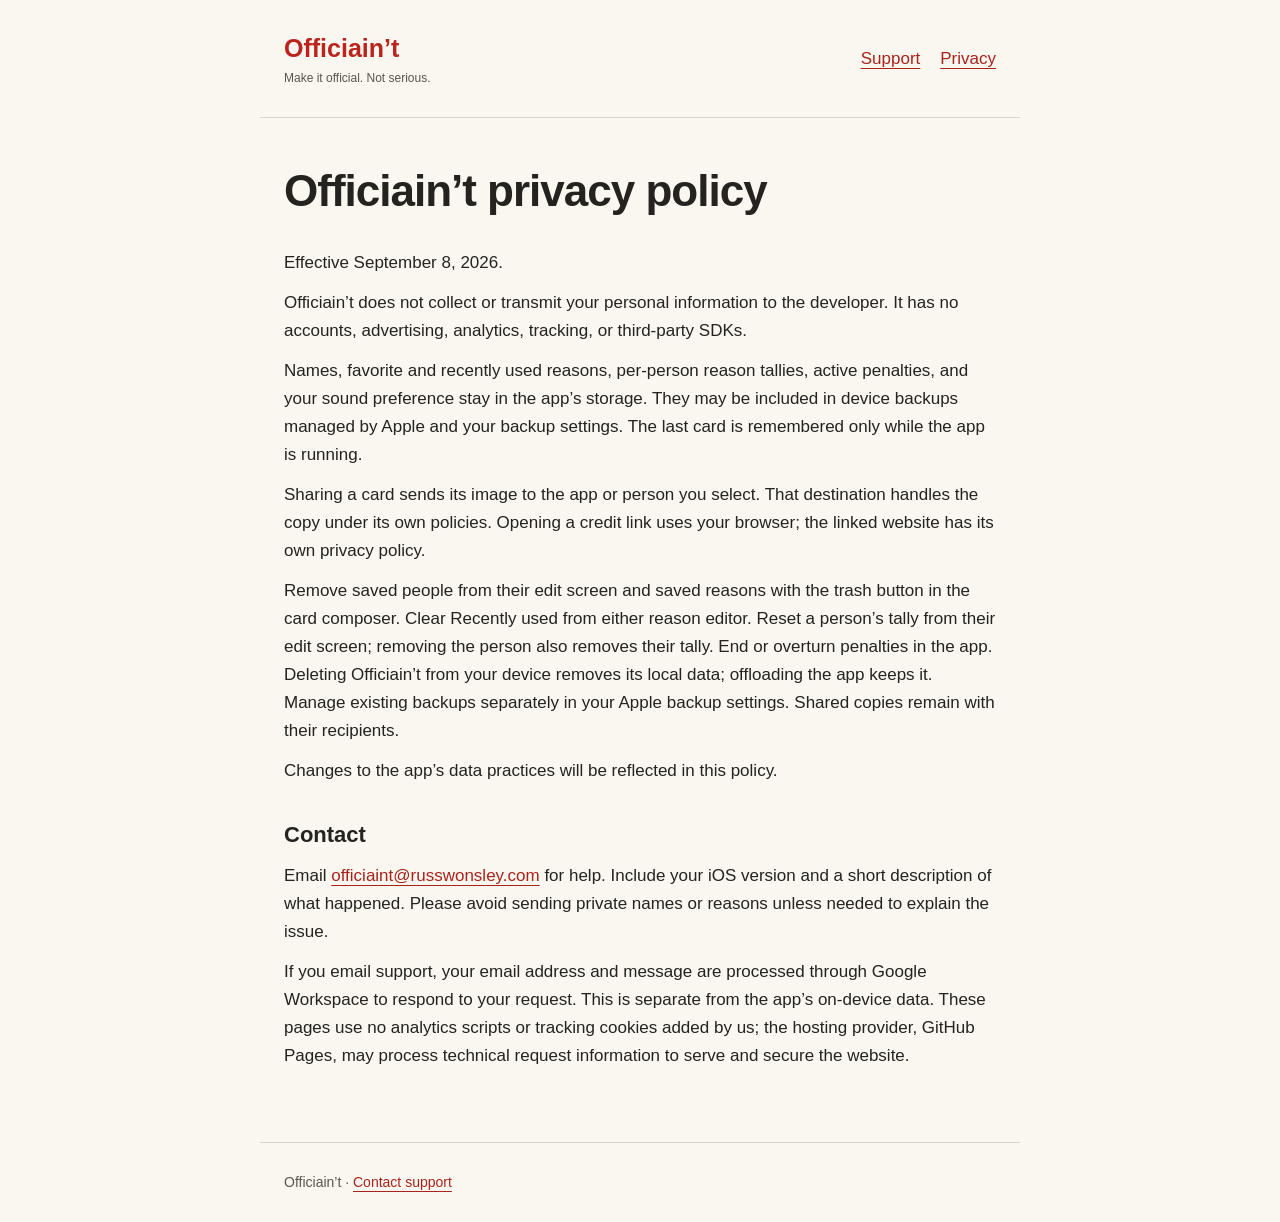
==== privacy.html @ 78252cab "Publish Officiain’t support and privacy pages" ====
<!doctype html>
<html lang="en"><head><meta charset="utf-8"><meta name="viewport" content="width=device-width, initial-scale=1"><title>Privacy policy — Officiain’t</title><meta name="description" content="Officiain’t privacy policy and contact information."><link rel="stylesheet" href="style.css"></head><body><header><a class="brand" href="index.html">Officiain’t<span>Make it official. Not serious.</span></a><nav aria-label="Main"><a href="support.html">Support</a><a href="privacy.html">Privacy</a></nav></header><main><h1>Officiain’t privacy policy</h1><p>Effective September 8, 2026.</p><p>Officiain’t does not collect or transmit your personal information to the developer. It has no accounts, advertising, analytics, tracking, or third-party SDKs.</p><p>Names, favorite and recently used reasons, per-person reason tallies, active penalties, and your sound preference stay in the app’s storage. They may be included in device backups managed by Apple and your backup settings. The last card is remembered only while the app is running.</p><p>Sharing a card sends its image to the app or person you select. That destination handles the copy under its own policies. Opening a credit link uses your browser; the linked website has its own privacy policy.</p><p>Remove saved people from their edit screen and saved reasons with the trash button in the card composer. Clear Recently used from either reason editor. Reset a person’s tally from their edit screen; removing the person also removes their tally. End or overturn penalties in the app. Deleting Officiain’t from your device removes its local data; offloading the app keeps it. Manage existing backups separately in your Apple backup settings. Shared copies remain with their recipients.</p><p>Changes to the app’s data practices will be reflected in this policy.</p><h2>Contact</h2><p>Email <a href="mailto:officiaint@russwonsley.com">officiaint@russwonsley.com</a> for help. Include your iOS version and a short description of what happened. Please avoid sending private names or reasons unless needed to explain the issue.</p><p>If you email support, your email address and message are processed through Google Workspace to respond to your request. This is separate from the app’s on-device data. These pages use no analytics scripts or tracking cookies added by us; the hosting provider, GitHub Pages, may process technical request information to serve and secure the website.</p></main><footer>Officiain’t · <a href="mailto:officiaint@russwonsley.com">Contact support</a></footer></body></html>
---- style.css ----
*{box-sizing:border-box}body{margin:0;background:#faf7f0;color:#242320;font:17px/1.65 -apple-system,BlinkMacSystemFont,"Segoe UI",sans-serif}header,main,footer{max-width:760px;margin:auto;padding:28px 24px}header{display:flex;justify-content:space-between;gap:24px;align-items:center;border-bottom:1px solid #d8d4ca}.brand{font-size:25px;font-weight:800;text-decoration:none;color:#ba241d}.brand span{display:block;color:#59564f;font-size:12px;font-weight:500}nav{display:flex;gap:20px}a{color:#a9231b;text-underline-offset:4px}a:focus-visible{outline:3px solid #242320;outline-offset:5px}h1{font-size:clamp(30px,6vw,44px);line-height:1.15;letter-spacing:-1px;margin:20px 0 32px}h2{font-size:22px;line-height:1.3;margin:36px 0 10px}p{margin:12px 0}footer{border-top:1px solid #d8d4ca;color:#59564f;font-size:14px;margin-top:32px}@media(max-width:430px){header{align-items:flex-start;flex-direction:column;gap:15px}header,main,footer{padding:24px 20px}}
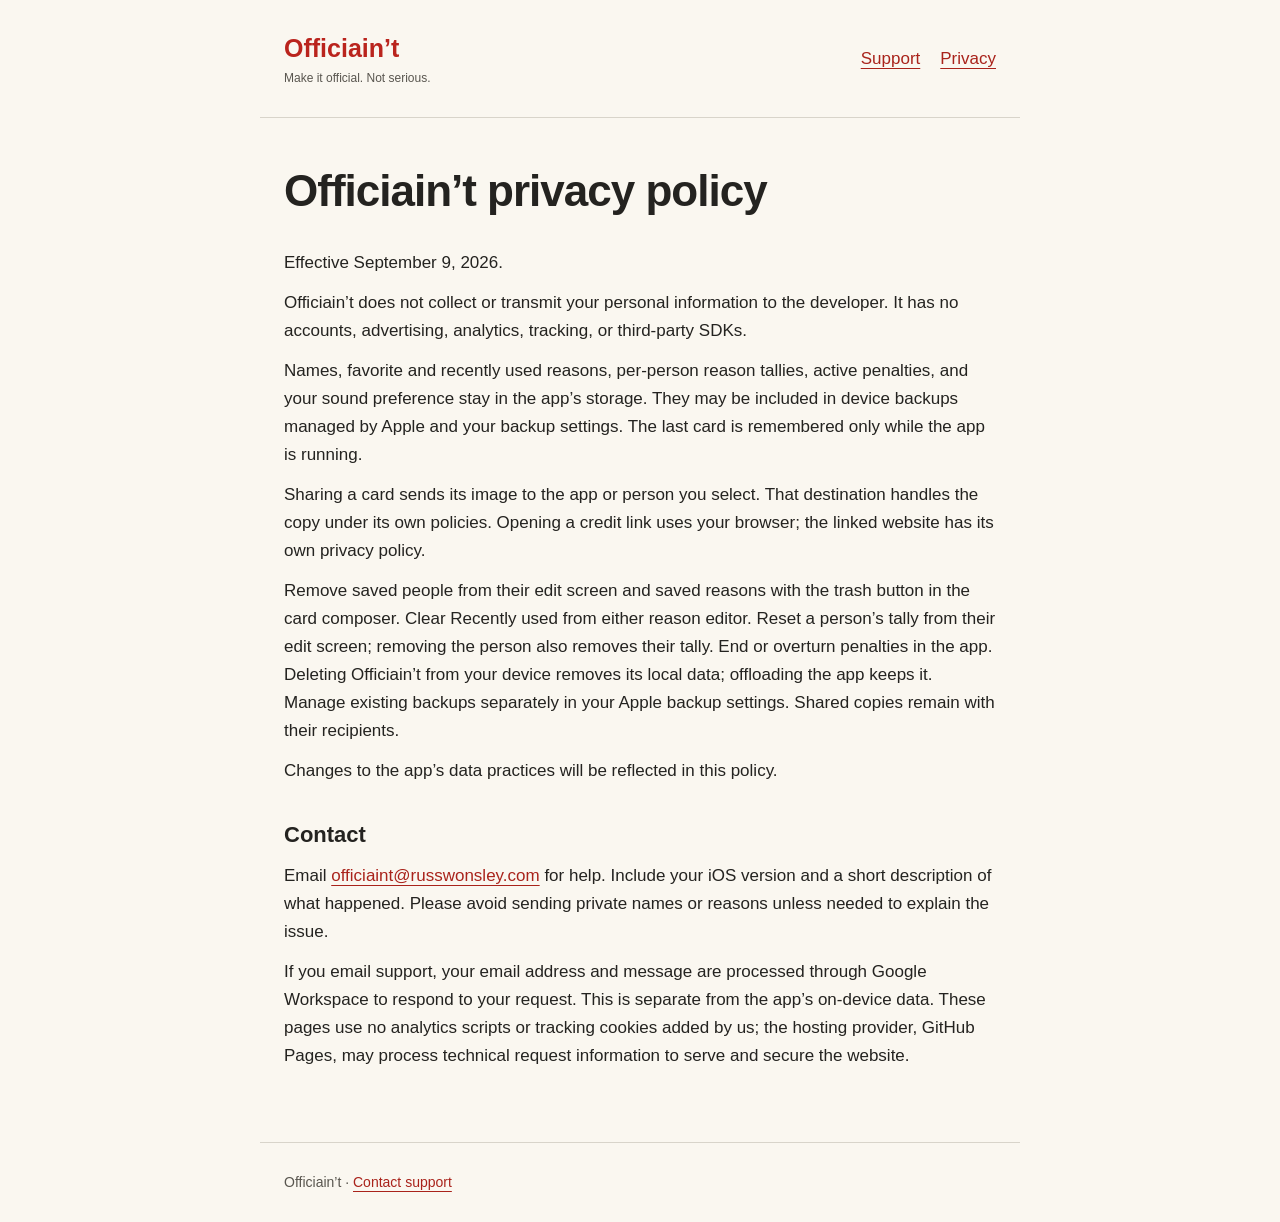
==== commit 5c88a892: "Put support contact first and date published policy" ====
--- a/privacy.html
+++ b/privacy.html
@@ -1,2 +1,2 @@
 <!doctype html>
-<html lang="en"><head><meta charset="utf-8"><meta name="viewport" content="width=device-width, initial-scale=1"><title>Privacy policy — Officiain’t</title><meta name="description" content="Officiain’t privacy policy and contact information."><link rel="stylesheet" href="style.css"></head><body><header><a class="brand" href="index.html">Officiain’t<span>Make it official. Not serious.</span></a><nav aria-label="Main"><a href="support.html">Support</a><a href="privacy.html">Privacy</a></nav></header><main><h1>Officiain’t privacy policy</h1><p>Effective September 8, 2026.</p><p>Officiain’t does not collect or transmit your personal information to the developer. It has no accounts, advertising, analytics, tracking, or third-party SDKs.</p><p>Names, favorite and recently used reasons, per-person reason tallies, active penalties, and your sound preference stay in the app’s storage. They may be included in device backups managed by Apple and your backup settings. The last card is remembered only while the app is running.</p><p>Sharing a card sends its image to the app or person you select. That destination handles the copy under its own policies. Opening a credit link uses your browser; the linked website has its own privacy policy.</p><p>Remove saved people from their edit screen and saved reasons with the trash button in the card composer. Clear Recently used from either reason editor. Reset a person’s tally from their edit screen; removing the person also removes their tally. End or overturn penalties in the app. Deleting Officiain’t from your device removes its local data; offloading the app keeps it. Manage existing backups separately in your Apple backup settings. Shared copies remain with their recipients.</p><p>Changes to the app’s data practices will be reflected in this policy.</p><h2>Contact</h2><p>Email <a href="mailto:officiaint@russwonsley.com">officiaint@russwonsley.com</a> for help. Include your iOS version and a short description of what happened. Please avoid sending private names or reasons unless needed to explain the issue.</p><p>If you email support, your email address and message are processed through Google Workspace to respond to your request. This is separate from the app’s on-device data. These pages use no analytics scripts or tracking cookies added by us; the hosting provider, GitHub Pages, may process technical request information to serve and secure the website.</p></main><footer>Officiain’t · <a href="mailto:officiaint@russwonsley.com">Contact support</a></footer></body></html>
+<html lang="en"><head><meta charset="utf-8"><meta name="viewport" content="width=device-width, initial-scale=1"><title>Privacy policy — Officiain’t</title><meta name="description" content="Officiain’t privacy policy and contact information."><link rel="stylesheet" href="style.css"></head><body><header><a class="brand" href="index.html">Officiain’t<span>Make it official. Not serious.</span></a><nav aria-label="Main"><a href="support.html">Support</a><a href="privacy.html">Privacy</a></nav></header><main><h1>Officiain’t privacy policy</h1><p>Effective September 9, 2026.</p><p>Officiain’t does not collect or transmit your personal information to the developer. It has no accounts, advertising, analytics, tracking, or third-party SDKs.</p><p>Names, favorite and recently used reasons, per-person reason tallies, active penalties, and your sound preference stay in the app’s storage. They may be included in device backups managed by Apple and your backup settings. The last card is remembered only while the app is running.</p><p>Sharing a card sends its image to the app or person you select. That destination handles the copy under its own policies. Opening a credit link uses your browser; the linked website has its own privacy policy.</p><p>Remove saved people from their edit screen and saved reasons with the trash button in the card composer. Clear Recently used from either reason editor. Reset a person’s tally from their edit screen; removing the person also removes their tally. End or overturn penalties in the app. Deleting Officiain’t from your device removes its local data; offloading the app keeps it. Manage existing backups separately in your Apple backup settings. Shared copies remain with their recipients.</p><p>Changes to the app’s data practices will be reflected in this policy.</p><h2>Contact</h2><p>Email <a href="mailto:officiaint@russwonsley.com">officiaint@russwonsley.com</a> for help. Include your iOS version and a short description of what happened. Please avoid sending private names or reasons unless needed to explain the issue.</p><p>If you email support, your email address and message are processed through Google Workspace to respond to your request. This is separate from the app’s on-device data. These pages use no analytics scripts or tracking cookies added by us; the hosting provider, GitHub Pages, may process technical request information to serve and secure the website.</p></main><footer>Officiain’t · <a href="mailto:officiaint@russwonsley.com">Contact support</a></footer></body></html>
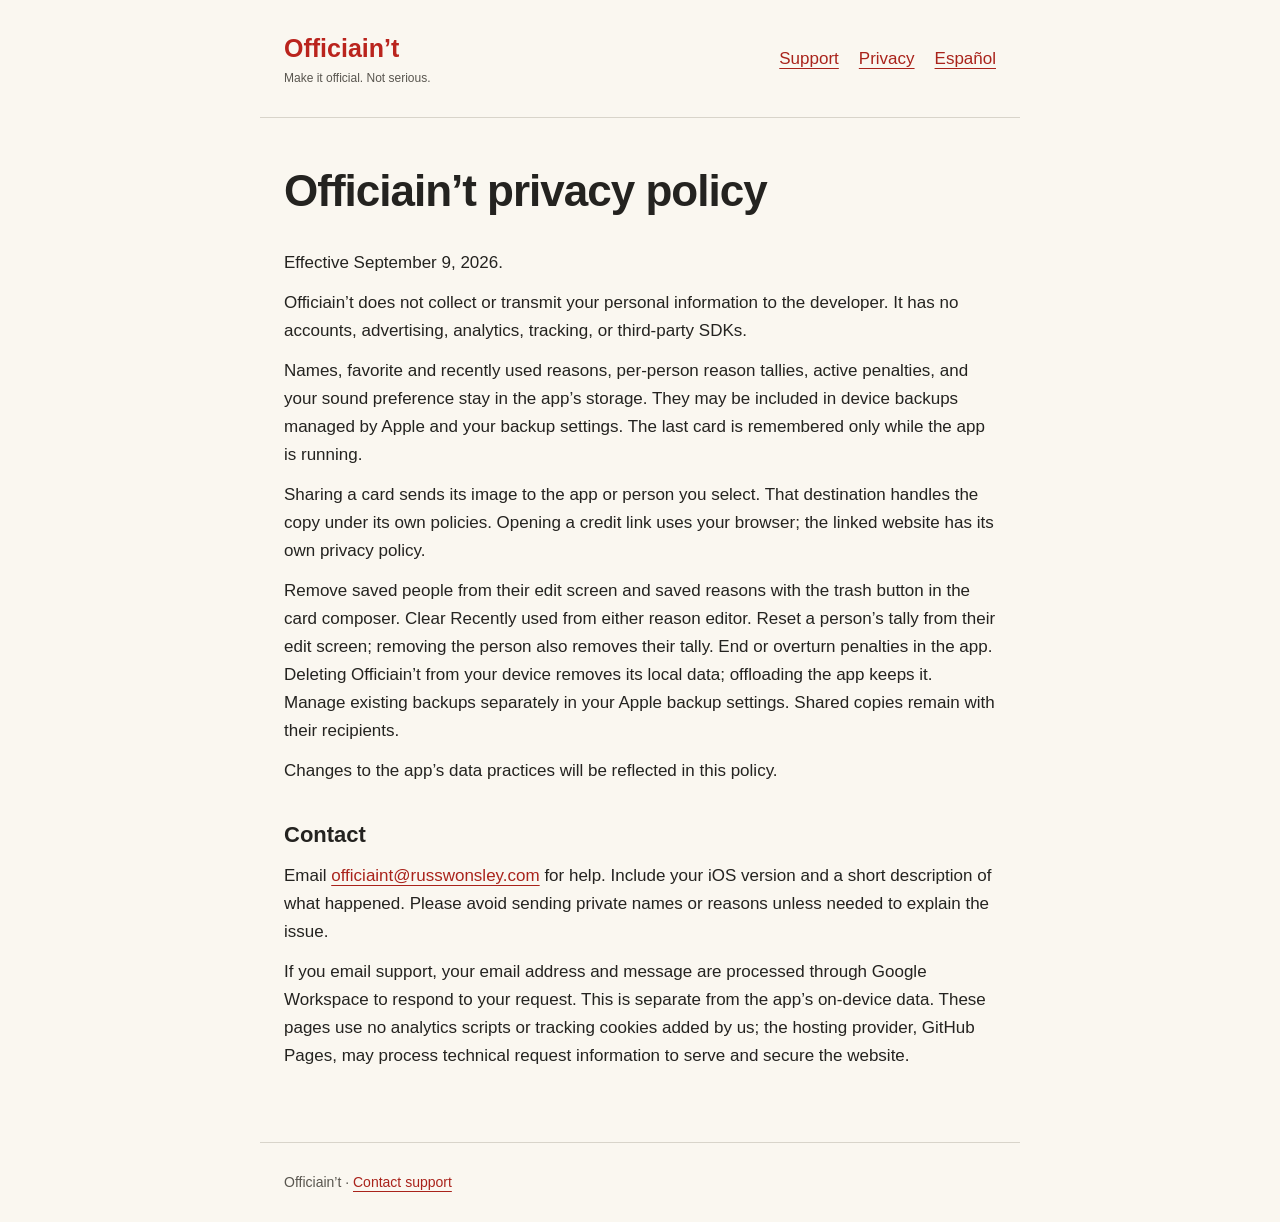
==== commit d8a471a6: "Add Spanish support and privacy pages" ====
--- a/privacy.html
+++ b/privacy.html
@@ -1,2 +1,2 @@
 <!doctype html>
-<html lang="en"><head><meta charset="utf-8"><meta name="viewport" content="width=device-width, initial-scale=1"><title>Privacy policy — Officiain’t</title><meta name="description" content="Officiain’t privacy policy and contact information."><link rel="stylesheet" href="style.css"></head><body><header><a class="brand" href="index.html">Officiain’t<span>Make it official. Not serious.</span></a><nav aria-label="Main"><a href="support.html">Support</a><a href="privacy.html">Privacy</a></nav></header><main><h1>Officiain’t privacy policy</h1><p>Effective September 9, 2026.</p><p>Officiain’t does not collect or transmit your personal information to the developer. It has no accounts, advertising, analytics, tracking, or third-party SDKs.</p><p>Names, favorite and recently used reasons, per-person reason tallies, active penalties, and your sound preference stay in the app’s storage. They may be included in device backups managed by Apple and your backup settings. The last card is remembered only while the app is running.</p><p>Sharing a card sends its image to the app or person you select. That destination handles the copy under its own policies. Opening a credit link uses your browser; the linked website has its own privacy policy.</p><p>Remove saved people from their edit screen and saved reasons with the trash button in the card composer. Clear Recently used from either reason editor. Reset a person’s tally from their edit screen; removing the person also removes their tally. End or overturn penalties in the app. Deleting Officiain’t from your device removes its local data; offloading the app keeps it. Manage existing backups separately in your Apple backup settings. Shared copies remain with their recipients.</p><p>Changes to the app’s data practices will be reflected in this policy.</p><h2>Contact</h2><p>Email <a href="mailto:officiaint@russwonsley.com">officiaint@russwonsley.com</a> for help. Include your iOS version and a short description of what happened. Please avoid sending private names or reasons unless needed to explain the issue.</p><p>If you email support, your email address and message are processed through Google Workspace to respond to your request. This is separate from the app’s on-device data. These pages use no analytics scripts or tracking cookies added by us; the hosting provider, GitHub Pages, may process technical request information to serve and secure the website.</p></main><footer>Officiain’t · <a href="mailto:officiaint@russwonsley.com">Contact support</a></footer></body></html>
+<html lang="en"><head><meta charset="utf-8"><meta name="viewport" content="width=device-width, initial-scale=1"><title>Privacy policy — Officiain’t</title><meta name="description" content="Officiain’t privacy policy and contact information."><link rel="stylesheet" href="style.css"></head><body><header><a class="brand" href="index.html">Officiain’t<span>Make it official. Not serious.</span></a><nav aria-label="Main"><a href="support.html">Support</a><a href="privacy.html">Privacy</a><a lang="es" href="es/privacy.html">Español</a></nav></header><main><h1>Officiain’t privacy policy</h1><p>Effective September 9, 2026.</p><p>Officiain’t does not collect or transmit your personal information to the developer. It has no accounts, advertising, analytics, tracking, or third-party SDKs.</p><p>Names, favorite and recently used reasons, per-person reason tallies, active penalties, and your sound preference stay in the app’s storage. They may be included in device backups managed by Apple and your backup settings. The last card is remembered only while the app is running.</p><p>Sharing a card sends its image to the app or person you select. That destination handles the copy under its own policies. Opening a credit link uses your browser; the linked website has its own privacy policy.</p><p>Remove saved people from their edit screen and saved reasons with the trash button in the card composer. Clear Recently used from either reason editor. Reset a person’s tally from their edit screen; removing the person also removes their tally. End or overturn penalties in the app. Deleting Officiain’t from your device removes its local data; offloading the app keeps it. Manage existing backups separately in your Apple backup settings. Shared copies remain with their recipients.</p><p>Changes to the app’s data practices will be reflected in this policy.</p><h2>Contact</h2><p>Email <a href="mailto:officiaint@russwonsley.com">officiaint@russwonsley.com</a> for help. Include your iOS version and a short description of what happened. Please avoid sending private names or reasons unless needed to explain the issue.</p><p>If you email support, your email address and message are processed through Google Workspace to respond to your request. This is separate from the app’s on-device data. These pages use no analytics scripts or tracking cookies added by us; the hosting provider, GitHub Pages, may process technical request information to serve and secure the website.</p></main><footer>Officiain’t · <a href="mailto:officiaint@russwonsley.com">Contact support</a></footer></body></html>
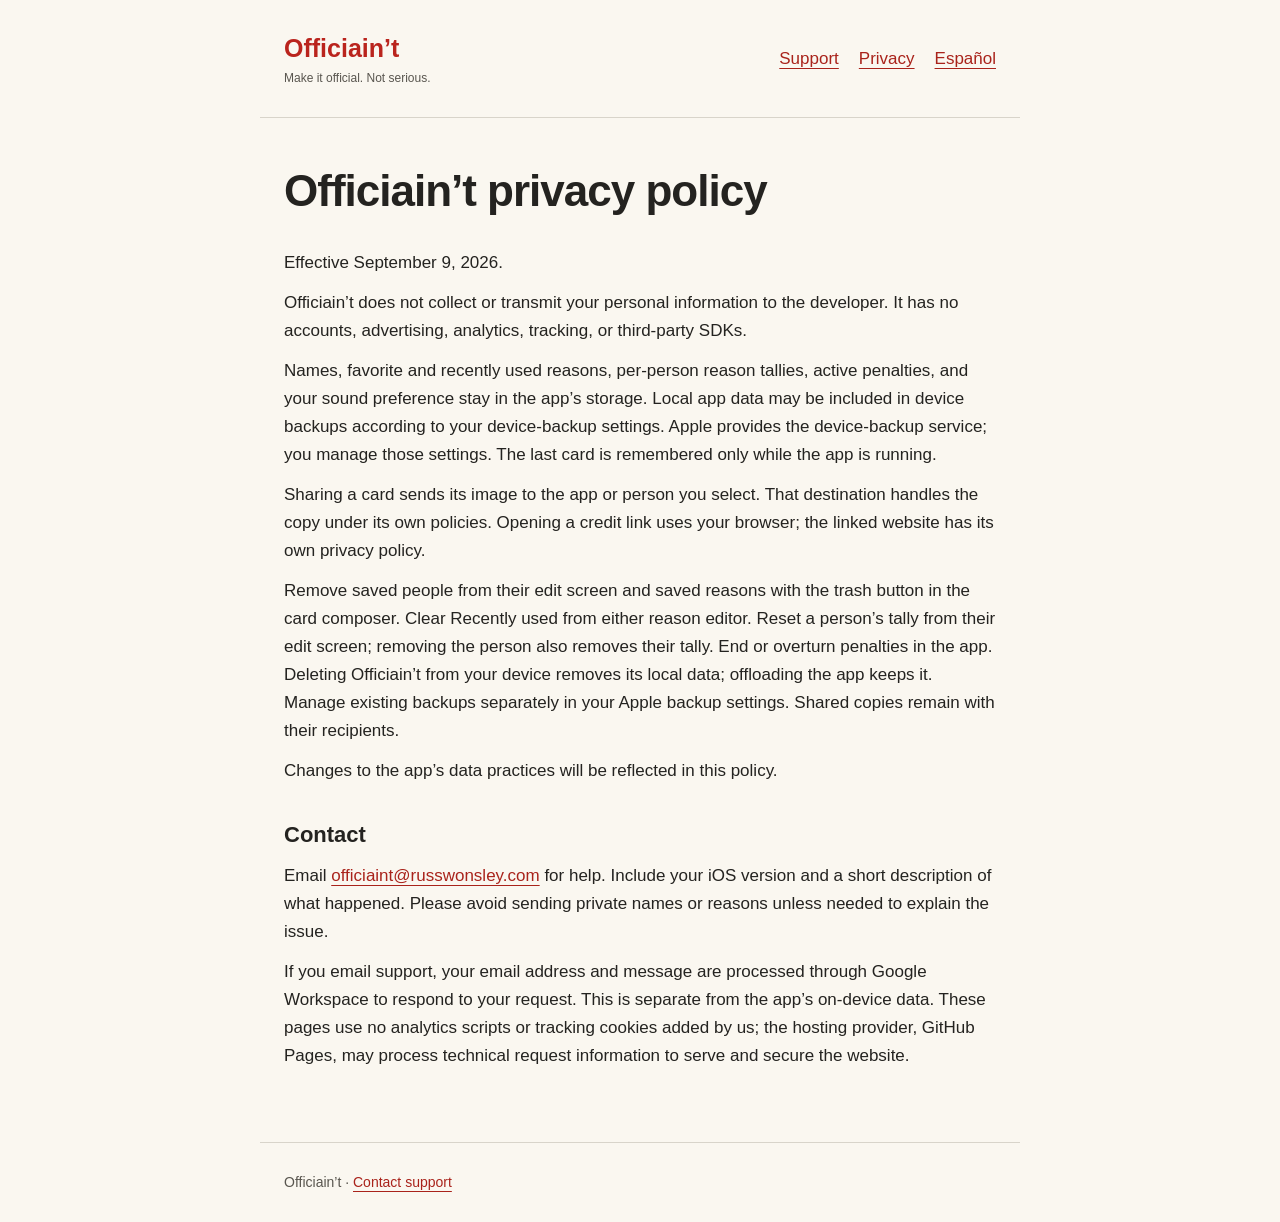
==== commit c55864f5: "Clarify Spanish support and backup wording" ====
--- a/privacy.html
+++ b/privacy.html
@@ -1,2 +1,2 @@
 <!doctype html>
-<html lang="en"><head><meta charset="utf-8"><meta name="viewport" content="width=device-width, initial-scale=1"><title>Privacy policy — Officiain’t</title><meta name="description" content="Officiain’t privacy policy and contact information."><link rel="stylesheet" href="style.css"></head><body><header><a class="brand" href="index.html">Officiain’t<span>Make it official. Not serious.</span></a><nav aria-label="Main"><a href="support.html">Support</a><a href="privacy.html">Privacy</a><a lang="es" href="es/privacy.html">Español</a></nav></header><main><h1>Officiain’t privacy policy</h1><p>Effective September 9, 2026.</p><p>Officiain’t does not collect or transmit your personal information to the developer. It has no accounts, advertising, analytics, tracking, or third-party SDKs.</p><p>Names, favorite and recently used reasons, per-person reason tallies, active penalties, and your sound preference stay in the app’s storage. They may be included in device backups managed by Apple and your backup settings. The last card is remembered only while the app is running.</p><p>Sharing a card sends its image to the app or person you select. That destination handles the copy under its own policies. Opening a credit link uses your browser; the linked website has its own privacy policy.</p><p>Remove saved people from their edit screen and saved reasons with the trash button in the card composer. Clear Recently used from either reason editor. Reset a person’s tally from their edit screen; removing the person also removes their tally. End or overturn penalties in the app. Deleting Officiain’t from your device removes its local data; offloading the app keeps it. Manage existing backups separately in your Apple backup settings. Shared copies remain with their recipients.</p><p>Changes to the app’s data practices will be reflected in this policy.</p><h2>Contact</h2><p>Email <a href="mailto:officiaint@russwonsley.com">officiaint@russwonsley.com</a> for help. Include your iOS version and a short description of what happened. Please avoid sending private names or reasons unless needed to explain the issue.</p><p>If you email support, your email address and message are processed through Google Workspace to respond to your request. This is separate from the app’s on-device data. These pages use no analytics scripts or tracking cookies added by us; the hosting provider, GitHub Pages, may process technical request information to serve and secure the website.</p></main><footer>Officiain’t · <a href="mailto:officiaint@russwonsley.com">Contact support</a></footer></body></html>
+<html lang="en"><head><meta charset="utf-8"><meta name="viewport" content="width=device-width, initial-scale=1"><title>Privacy policy — Officiain’t</title><meta name="description" content="Officiain’t privacy policy and contact information."><link rel="stylesheet" href="style.css"></head><body><header><a class="brand" href="index.html">Officiain’t<span>Make it official. Not serious.</span></a><nav aria-label="Main"><a href="support.html">Support</a><a href="privacy.html">Privacy</a><a lang="es" href="es/privacy.html">Español</a></nav></header><main><h1>Officiain’t privacy policy</h1><p>Effective September 9, 2026.</p><p>Officiain’t does not collect or transmit your personal information to the developer. It has no accounts, advertising, analytics, tracking, or third-party SDKs.</p><p>Names, favorite and recently used reasons, per-person reason tallies, active penalties, and your sound preference stay in the app’s storage. Local app data may be included in device backups according to your device-backup settings. Apple provides the device-backup service; you manage those settings. The last card is remembered only while the app is running.</p><p>Sharing a card sends its image to the app or person you select. That destination handles the copy under its own policies. Opening a credit link uses your browser; the linked website has its own privacy policy.</p><p>Remove saved people from their edit screen and saved reasons with the trash button in the card composer. Clear Recently used from either reason editor. Reset a person’s tally from their edit screen; removing the person also removes their tally. End or overturn penalties in the app. Deleting Officiain’t from your device removes its local data; offloading the app keeps it. Manage existing backups separately in your Apple backup settings. Shared copies remain with their recipients.</p><p>Changes to the app’s data practices will be reflected in this policy.</p><h2>Contact</h2><p>Email <a href="mailto:officiaint@russwonsley.com">officiaint@russwonsley.com</a> for help. Include your iOS version and a short description of what happened. Please avoid sending private names or reasons unless needed to explain the issue.</p><p>If you email support, your email address and message are processed through Google Workspace to respond to your request. This is separate from the app’s on-device data. These pages use no analytics scripts or tracking cookies added by us; the hosting provider, GitHub Pages, may process technical request information to serve and secure the website.</p></main><footer>Officiain’t · <a href="mailto:officiaint@russwonsley.com">Contact support</a></footer></body></html>
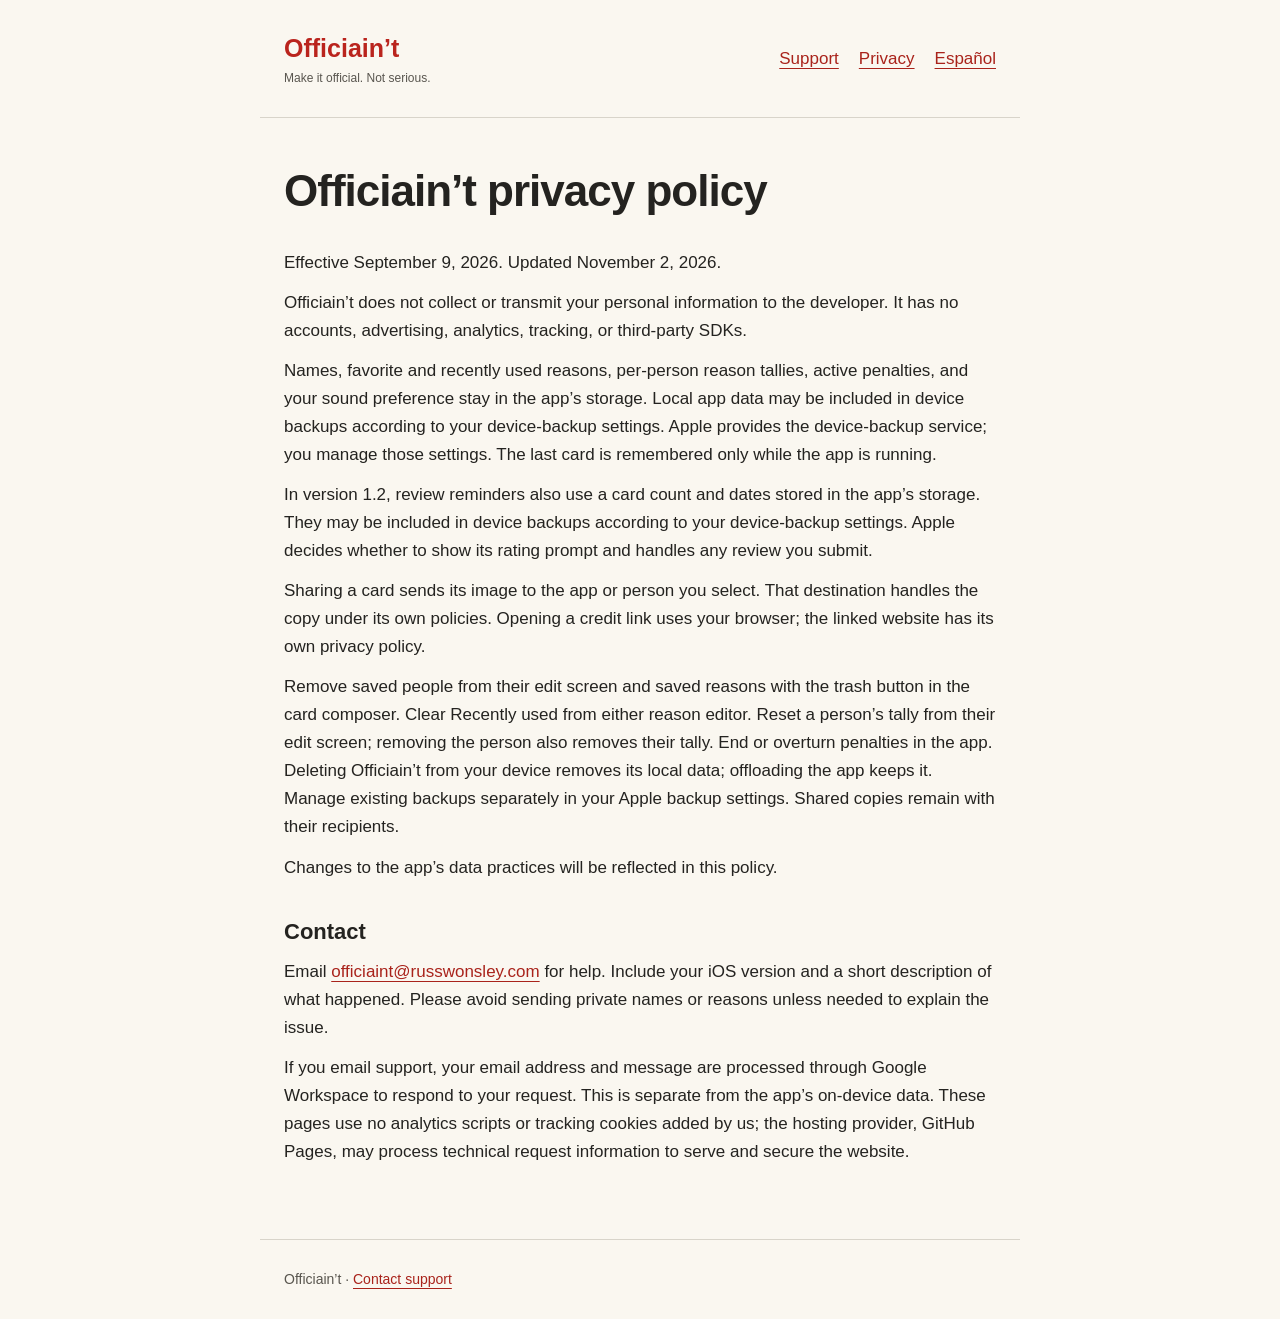
==== commit 954f5205: "Document version 1.2 navigation and review privacy" ====
--- a/privacy.html
+++ b/privacy.html
@@ -1,2 +1,2 @@
 <!doctype html>
-<html lang="en"><head><meta charset="utf-8"><meta name="viewport" content="width=device-width, initial-scale=1"><title>Privacy policy — Officiain’t</title><meta name="description" content="Officiain’t privacy policy and contact information."><link rel="stylesheet" href="style.css"></head><body><header><a class="brand" href="index.html">Officiain’t<span>Make it official. Not serious.</span></a><nav aria-label="Main"><a href="support.html">Support</a><a href="privacy.html">Privacy</a><a lang="es" href="es/privacy.html">Español</a></nav></header><main><h1>Officiain’t privacy policy</h1><p>Effective September 9, 2026.</p><p>Officiain’t does not collect or transmit your personal information to the developer. It has no accounts, advertising, analytics, tracking, or third-party SDKs.</p><p>Names, favorite and recently used reasons, per-person reason tallies, active penalties, and your sound preference stay in the app’s storage. Local app data may be included in device backups according to your device-backup settings. Apple provides the device-backup service; you manage those settings. The last card is remembered only while the app is running.</p><p>Sharing a card sends its image to the app or person you select. That destination handles the copy under its own policies. Opening a credit link uses your browser; the linked website has its own privacy policy.</p><p>Remove saved people from their edit screen and saved reasons with the trash button in the card composer. Clear Recently used from either reason editor. Reset a person’s tally from their edit screen; removing the person also removes their tally. End or overturn penalties in the app. Deleting Officiain’t from your device removes its local data; offloading the app keeps it. Manage existing backups separately in your Apple backup settings. Shared copies remain with their recipients.</p><p>Changes to the app’s data practices will be reflected in this policy.</p><h2>Contact</h2><p>Email <a href="mailto:officiaint@russwonsley.com">officiaint@russwonsley.com</a> for help. Include your iOS version and a short description of what happened. Please avoid sending private names or reasons unless needed to explain the issue.</p><p>If you email support, your email address and message are processed through Google Workspace to respond to your request. This is separate from the app’s on-device data. These pages use no analytics scripts or tracking cookies added by us; the hosting provider, GitHub Pages, may process technical request information to serve and secure the website.</p></main><footer>Officiain’t · <a href="mailto:officiaint@russwonsley.com">Contact support</a></footer></body></html>
+<html lang="en"><head><meta charset="utf-8"><meta name="viewport" content="width=device-width, initial-scale=1"><title>Privacy policy — Officiain’t</title><meta name="description" content="Officiain’t privacy policy and contact information."><link rel="stylesheet" href="style.css"></head><body><header><a class="brand" href="index.html">Officiain’t<span>Make it official. Not serious.</span></a><nav aria-label="Main"><a href="support.html">Support</a><a href="privacy.html">Privacy</a><a lang="es" href="es/privacy.html">Español</a></nav></header><main><h1>Officiain’t privacy policy</h1><p>Effective September 9, 2026. Updated November 2, 2026.</p><p>Officiain’t does not collect or transmit your personal information to the developer. It has no accounts, advertising, analytics, tracking, or third-party SDKs.</p><p>Names, favorite and recently used reasons, per-person reason tallies, active penalties, and your sound preference stay in the app’s storage. Local app data may be included in device backups according to your device-backup settings. Apple provides the device-backup service; you manage those settings. The last card is remembered only while the app is running.</p><p>In version 1.2, review reminders also use a card count and dates stored in the app’s storage. They may be included in device backups according to your device-backup settings. Apple decides whether to show its rating prompt and handles any review you submit.</p><p>Sharing a card sends its image to the app or person you select. That destination handles the copy under its own policies. Opening a credit link uses your browser; the linked website has its own privacy policy.</p><p>Remove saved people from their edit screen and saved reasons with the trash button in the card composer. Clear Recently used from either reason editor. Reset a person’s tally from their edit screen; removing the person also removes their tally. End or overturn penalties in the app. Deleting Officiain’t from your device removes its local data; offloading the app keeps it. Manage existing backups separately in your Apple backup settings. Shared copies remain with their recipients.</p><p>Changes to the app’s data practices will be reflected in this policy.</p><h2>Contact</h2><p>Email <a href="mailto:officiaint@russwonsley.com">officiaint@russwonsley.com</a> for help. Include your iOS version and a short description of what happened. Please avoid sending private names or reasons unless needed to explain the issue.</p><p>If you email support, your email address and message are processed through Google Workspace to respond to your request. This is separate from the app’s on-device data. These pages use no analytics scripts or tracking cookies added by us; the hosting provider, GitHub Pages, may process technical request information to serve and secure the website.</p></main><footer>Officiain’t · <a href="mailto:officiaint@russwonsley.com">Contact support</a></footer></body></html>
